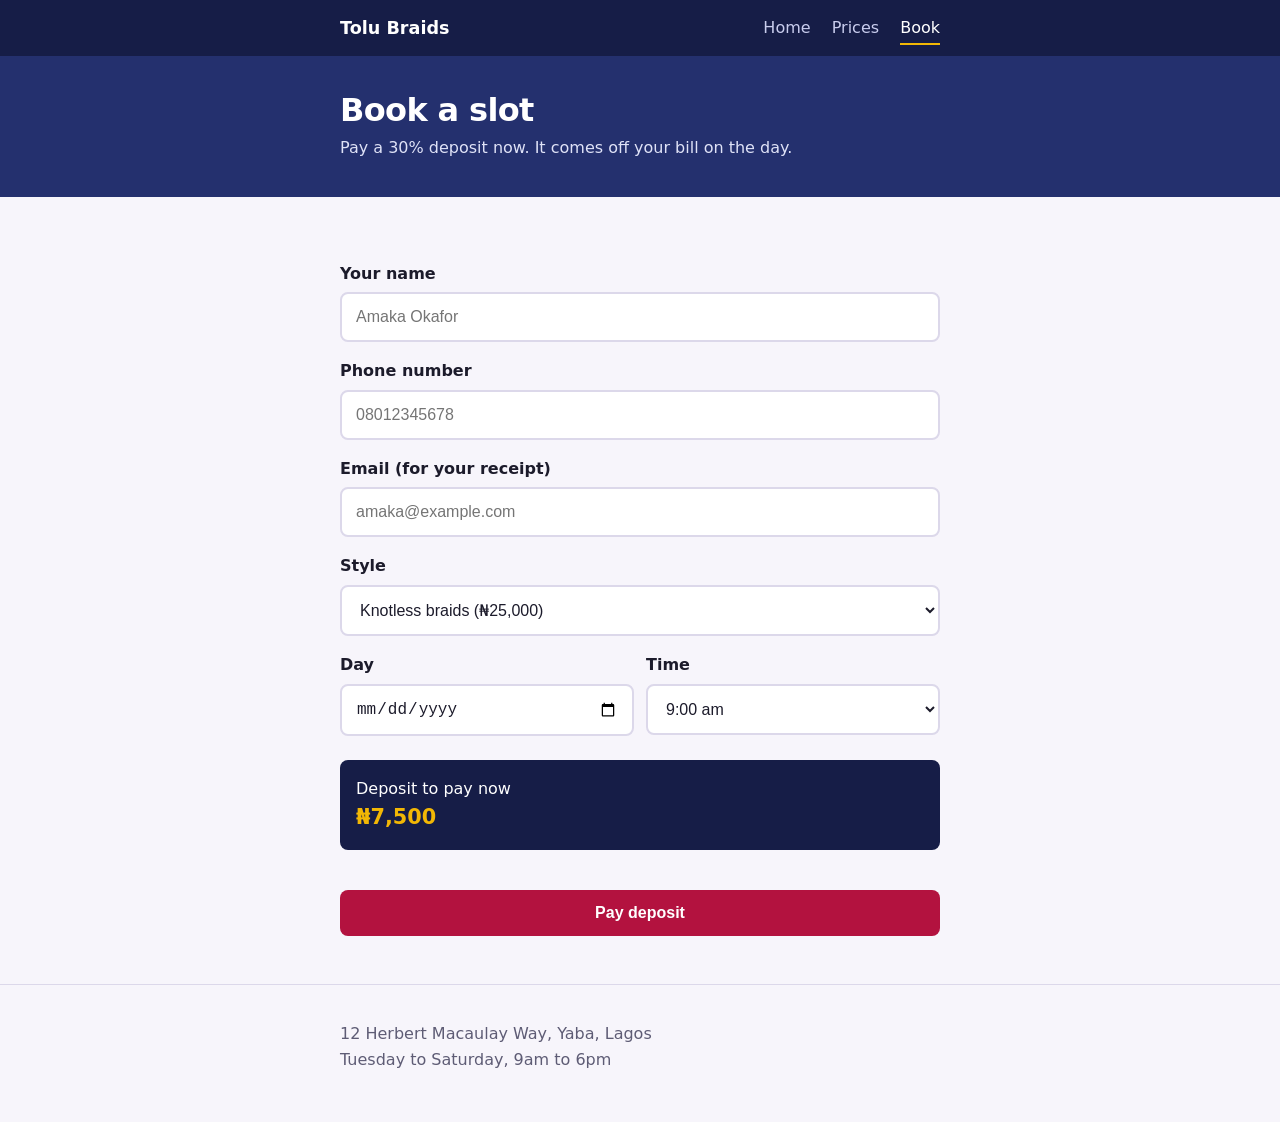
==== book.html @ 150e8bc4 "Add files via upload" ====
<!DOCTYPE html>
<html lang="en">
<head>
<meta charset="UTF-8">
<meta name="viewport" content="width=device-width, initial-scale=1">
<title>Book a slot | Tolu Braids</title>
<link rel="stylesheet" href="style.css">
</head>
<body>

<header class="topbar">
  <div class="wrap">
      <a class="brand" href="index.html">Tolu Braids</a>
          <nav>
                <a href="index.html">Home</a>
                      <a href="prices.html">Prices</a>
                            <a href="book.html" aria-current="page">Book</a>
                                </nav>
                                  </div>
                                  </header>

                                  <div class="page-title">
                                    <div class="wrap">
                                        <h1>Book a slot</h1>
                                            <p>Pay a 30% deposit now. It comes off your bill on the day.</p>
                                              </div>
                                              </div>

                                              <main>
                                                <section>
                                                    <div class="wrap">

                                                          <!-- The booking form. There is no <form> tag: the button runs the JavaScript below. -->
                                                                <div id="booking">
                                                                        <label for="name">Your name</label>
                                                                                <input id="name" type="text" autocomplete="name" placeholder="Amaka Okafor">

                                                                                        <label for="phone">Phone number</label>
                                                                                                <input id="phone" type="tel" autocomplete="tel" placeholder="08012345678">

                                                                                                        <label for="email">Email (for your receipt)</label>
                                                                                                                <input id="email" type="email" autocomplete="email" placeholder="amaka@example.com">

                                                                                                                        <label for="service">Style</label>
                                                                                                                                <select id="service">
                                                                                                                                          <option value="25000">Knotless braids (₦25,000)</option>
                                                                                                                                                    <option value="8000">Cornrows (₦8,000)</option>
                                                                                                                                                              <option value="10000">Wig installation (₦10,000)</option>
                                                                                                                                                                        <option value="6000">Wash and blow-dry (₦6,000)</option>
                                                                                                                                                                                </select>

                                                                                                                                                                                        <div class="row">
                                                                                                                                                                                                  <div>
                                                                                                                                                                                                              <label for="date">Day</label>
                                                                                                                                                                                                                          <input id="date" type="date">
                                                                                                                                                                                                                                    </div>
                                                                                                                                                                                                                                              <div>
                                                                                                                                                                                                                                                          <label for="time">Time</label>
                                                                                                                                                                                                                                                                      <select id="time">
                                                                                                                                                                                                                                                                                    <option>9:00 am</option>
                                                                                                                                                                                                                                                                                                  <option>11:00 am</option>
                                                                                                                                                                                                                                                                                                                <option>1:00 pm</option>
                                                                                                                                                                                                                                                                                                                              <option>3:00 pm</option>
                                                                                                                                                                                                                                                                                                                                          </select>
                                                                                                                                                                                                                                                                                                                                                    </div>
                                                                                                                                                                                                                                                                                                                                                            </div>

                                                                                                                                                                                                                                                                                                                                                                    <div class="summary">
                                                                                                                                                                                                                                                                                                                                                                              Deposit to pay now<br>
                                                                                                                                                                                                                                                                                                                                                                                        <b id="deposit">₦7,500</b>
                                                                                                                                                                                                                                                                                                                                                                                                </div>

                                                                                                                                                                                                                                                                                                                                                                                                        <p class="error" id="error" role="alert"></p>
                                                                                                                                                                                                                                                                                                                                                                                                                <button class="btn full" id="pay">Pay deposit</button>
                                                                                                                                                                                                                                                                                                                                                                                                                      </div>

                                                                                                                                                                                                                                                                                                                                                                                                                            <!-- Shown only after a successful payment -->
                                                                                                                                                                                                                                                                                                                                                                                                                                  <div class="success" id="success">
                                                                                                                                                                                                                                                                                                                                                                                                                                          <h2>Deposit received</h2>
                                                                                                                                                                                                                                                                                                                                                                                                                                                  <p>Your reference is <strong id="ref"></strong>. Keep it safe.</p>
                                                                                                                                                                                                                                                                                                                                                                                                                                                          <p class="muted" style="margin-top: 8px">Tap the button to send us your booking on WhatsApp so we can confirm your time.</p>
                                                                                                                                                                                                                                                                                                                                                                                                                                                                  <a class="btn full" id="wa" href="#">Confirm on WhatsApp</a>
                                                                                                                                                                                                                                                                                                                                                                                                                                                                        </div>

                                                                                                                                                                                                                                                                                                                                                                                                                                                                            </div>
                                                                                                                                                                                                                                                                                                                                                                                                                                                                              </section>
                                                                                                                                                                                                                                                                                                                                                                                                                                                                              </main>

                                                                                                                                                                                                                                                                                                                                                                                                                                                                              <footer>
                                                                                                                                                                                                                                                                                                                                                                                                                                                                                <div class="wrap">
                                                                                                                                                                                                                                                                                                                                                                                                                                                                                    <p>12 Herbert Macaulay Way, Yaba, Lagos<br>Tuesday to Saturday, 9am to 6pm</p>
                                                                                                                                                                                                                                                                                                                                                                                                                                                                                      </div>
                                                                                                                                                                                                                                                                                                                                                                                                                                                                                      </footer>

                                                                                                                                                                                                                                                                                                                                                                                                                                                                                      <!-- Paystack's own script. It opens the payment pop-up. -->
                                                                                                                                                                                                                                                                                                                                                                                                                                                                                      <script src="https://js.paystack.co/v1/inline.js"></script>

                                                                                                                                                                                                                                                                                                                                                                                                                                                                                      <script>
                                                                                                                                                                                                                                                                                                                                                                                                                                                                                        // ============ SETTINGS: the only things you need to change ============
                                                                                                                                                                                                                                                                                                                                                                                                                                                                                          // 1. Your Paystack PUBLIC key. Use pk_test_ while testing, pk_live_ when you go live.
                                                                                                                                                                                                                                                                                                                                                                                                                                                                                            //    NEVER put your secret key (sk_...) in this file.
                                                                                                                                                                                                                                                                                                                                                                                                                                                                                              const PAYSTACK_PUBLIC_KEY = "pk_test_xxxxxxxxxxxxxxxxxxxxxxxx";
                                                                                                                                                                                                                                                                                                                                                                                                                                                                                                // 2. The business WhatsApp number: country code 234, no plus sign, no leading zero.
                                                                                                                                                                                                                                                                                                                                                                                                                                                                                                  const WHATSAPP_NUMBER = "2348000000000";
                                                                                                                                                                                                                                                                                                                                                                                                                                                                                                    // 3. Deposit share of the price. 0.3 means 30%.
                                                                                                                                                                                                                                                                                                                                                                                                                                                                                                      const DEPOSIT_RATE = 0.3;
                                                                                                                                                                                                                                                                                                                                                                                                                                                                                                        // =======================================================================

                                                                                                                                                                                                                                                                                                                                                                                                                                                                                                          const serviceEl = document.getElementById("service");
                                                                                                                                                                                                                                                                                                                                                                                                                                                                                                            const dateEl = document.getElementById("date");
                                                                                                                                                                                                                                                                                                                                                                                                                                                                                                              const timeEl = document.getElementById("time");
                                                                                                                                                                                                                                                                                                                                                                                                                                                                                                                const depositEl = document.getElementById("deposit");
                                                                                                                                                                                                                                                                                                                                                                                                                                                                                                                  const errorEl = document.getElementById("error");

                                                                                                                                                                                                                                                                                                                                                                                                                                                                                                                    // Stop people picking a day that has already passed
                                                                                                                                                                                                                                                                                                                                                                                                                                                                                                                      dateEl.min = new Date().toISOString().split("T")[0];

                                                                                                                                                                                                                                                                                                                                                                                                                                                                                                                        function getDeposit() {
                                                                                                                                                                                                                                                                                                                                                                                                                                                                                                                            return Math.round(Number(serviceEl.value) * DEPOSIT_RATE);
                                                                                                                                                                                                                                                                                                                                                                                                                                                                                                                              }

                                                                                                                                                                                                                                                                                                                                                                                                                                                                                                                                function showDeposit() {
                                                                                                                                                                                                                                                                                                                                                                                                                                                                                                                                    depositEl.textContent = "₦" + getDeposit().toLocaleString("en-NG");
                                                                                                                                                                                                                                                                                                                                                                                                                                                                                                                                      }
                                                                                                                                                                                                                                                                                                                                                                                                                                                                                                                                        serviceEl.addEventListener("change", showDeposit);
                                                                                                                                                                                                                                                                                                                                                                                                                                                                                                                                          showDeposit();

                                                                                                                                                                                                                                                                                                                                                                                                                                                                                                                                            document.getElementById("pay").addEventListener("click", function () {
                                                                                                                                                                                                                                                                                                                                                                                                                                                                                                                                                const name = document.getElementById("name").value.trim();
                                                                                                                                                                                                                                                                                                                                                                                                                                                                                                                                                    const phone = document.getElementById("phone").value.trim();
                                                                                                                                                                                                                                                                                                                                                                                                                                                                                                                                                        const email = document.getElementById("email").value.trim();
                                                                                                                                                                                                                                                                                                                                                                                                                                                                                                                                                            const service = serviceEl.options[serviceEl.selectedIndex].text;
                                                                                                                                                                                                                                                                                                                                                                                                                                                                                                                                                                const date = dateEl.value;
                                                                                                                                                                                                                                                                                                                                                                                                                                                                                                                                                                    const time = timeEl.value;
                                                                                                                                                                                                                                                                                                                                                                                                                                                                                                                                                                        errorEl.textContent = "";

                                                                                                                                                                                                                                                                                                                                                                                                                                                                                                                                                                            // Check the form before opening the payment pop-up
                                                                                                                                                                                                                                                                                                                                                                                                                                                                                                                                                                                if (!name) { errorEl.textContent = "Enter your name."; return; }
                                                                                                                                                                                                                                                                                                                                                                                                                                                                                                                                                                                    if (phone.length < 10) { errorEl.textContent = "Enter a phone number with at least 10 digits."; return; }
                                                                                                                                                                                                                                                                                                                                                                                                                                                                                                                                                                                        if (!email.includes("@")) { errorEl.textContent = "Enter a valid email address."; return; }
                                                                                                                                                                                                                                                                                                                                                                                                                                                                                                                                                                                            if (!date) { errorEl.textContent = "Choose a day."; return; }

                                                                                                                                                                                                                                                                                                                                                                                                                                                                                                                                                                                                // Make sure Paystack's script loaded (it needs internet)
                                                                                                                                                                                                                                                                                                                                                                                                                                                                                                                                                                                                    if (typeof PaystackPop === "undefined") {
                                                                                                                                                                                                                                                                                                                                                                                                                                                                                                                                                                                                          errorEl.textContent = "Payment could not load. Check your internet and refresh the page.";
                                                                                                                                                                                                                                                                                                                                                                                                                                                                                                                                                                                                                return;
                                                                                                                                                                                                                                                                                                                                                                                                                                                                                                                                                                                                                    }

                                                                                                                                                                                                                                                                                                                                                                                                                                                                                                                                                                                                                        const handler = PaystackPop.setup({
                                                                                                                                                                                                                                                                                                                                                                                                                                                                                                                                                                                                                              key: PAYSTACK_PUBLIC_KEY,
                                                                                                                                                                                                                                                                                                                                                                                                                                                                                                                                                                                                                                    email: email,
                                                                                                                                                                                                                                                                                                                                                                                                                                                                                                                                                                                                                                          amount: getDeposit() * 100,   // Paystack counts in kobo, so naira x 100
                                                                                                                                                                                                                                                                                                                                                                                                                                                                                                                                                                                                                                                currency: "NGN",
                                                                                                                                                                                                                                                                                                                                                                                                                                                                                                                                                                                                                                                      // These details show on your Paystack dashboard next to the payment
                                                                                                                                                                                                                                                                                                                                                                                                                                                                                                                                                                                                                                                            metadata: {
                                                                                                                                                                                                                                                                                                                                                                                                                                                                                                                                                                                                                                                                    custom_fields: [
                                                                                                                                                                                                                                                                                                                                                                                                                                                                                                                                                                                                                                                                              { display_name: "Name",    variable_name: "name",    value: name },
                                                                                                                                                                                                                                                                                                                                                                                                                                                                                                                                                                                                                                                                                        { display_name: "Phone",   variable_name: "phone",   value: phone },
                                                                                                                                                                                                                                                                                                                                                                                                                                                                                                                                                                                                                                                                                                  { display_name: "Style",   variable_name: "style",   value: service },
                                                                                                                                                                                                                                                                                                                                                                                                                                                                                                                                                                                                                                                                                                            { display_name: "Day",     variable_name: "day",     value: date },
                                                                                                                                                                                                                                                                                                                                                                                                                                                                                                                                                                                                                                                                                                                      { display_name: "Time",    variable_name: "time",    value: time }
                                                                                                                                                                                                                                                                                                                                                                                                                                                                                                                                                                                                                                                                                                                              ]
                                                                                                                                                                                                                                                                                                                                                                                                                                                                                                                                                                                                                                                                                                                                    },
                                                                                                                                                                                                                                                                                                                                                                                                                                                                                                                                                                                                                                                                                                                                          callback: function (response) {
                                                                                                                                                                                                                                                                                                                                                                                                                                                                                                                                                                                                                                                                                                                                                  // Payment went through
                                                                                                                                                                                                                                                                                                                                                                                                                                                                                                                                                                                                                                                                                                                                                          document.getElementById("booking").style.display = "none";
                                                                                                                                                                                                                                                                                                                                                                                                                                                                                                                                                                                                                                                                                                                                                                  document.getElementById("ref").textContent = response.reference;

                                                                                                                                                                                                                                                                                                                                                                                                                                                                                                                                                                                                                                                                                                                                                                          const text = "Hello Tolu Braids, I have paid my deposit.\n" +
                                                                                                                                                                                                                                                                                                                                                                                                                                                                                                                                                                                                                                                                                                                                                                                    "Name: " + name + "\nStyle: " + service + "\nDay: " + date + " at " + time +
                                                                                                                                                                                                                                                                                                                                                                                                                                                                                                                                                                                                                                                                                                                                                                                              "\nReference: " + response.reference;
                                                                                                                                                                                                                                                                                                                                                                                                                                                                                                                                                                                                                                                                                                                                                                                                      document.getElementById("wa").href =
                                                                                                                                                                                                                                                                                                                                                                                                                                                                                                                                                                                                                                                                                                                                                                                                                "https://wa.me/" + WHATSAPP_NUMBER + "?text=" + encodeURIComponent(text);

                                                                                                                                                                                                                                                                                                                                                                                                                                                                                                                                                                                                                                                                                                                                                                                                                        document.getElementById("success").style.display = "block";
                                                                                                                                                                                                                                                                                                                                                                                                                                                                                                                                                                                                                                                                                                                                                                                                                                window.scrollTo(0, 0);
                                                                                                                                                                                                                                                                                                                                                                                                                                                                                                                                                                                                                                                                                                                                                                                                                                      },
                                                                                                                                                                                                                                                                                                                                                                                                                                                                                                                                                                                                                                                                                                                                                                                                                                            onClose: function () {
                                                                                                                                                                                                                                                                                                                                                                                                                                                                                                                                                                                                                                                                                                                                                                                                                                                    errorEl.textContent = "Payment was cancelled. Your slot is not booked yet.";
                                                                                                                                                                                                                                                                                                                                                                                                                                                                                                                                                                                                                                                                                                                                                                                                                                                          }
                                                                                                                                                                                                                                                                                                                                                                                                                                                                                                                                                                                                                                                                                                                                                                                                                                                              });
                                                                                                                                                                                                                                                                                                                                                                                                                                                                                                                                                                                                                                                                                                                                                                                                                                                                  handler.openIframe();
                                                                                                                                                                                                                                                                                                                                                                                                                                                                                                                                                                                                                                                                                                                                                                                                                                                                    });
                                                                                                                                                                                                                                                                                                                                                                                                                                                                                                                                                                                                                                                                                                                                                                                                                                                                    </script>

                                                                                                                                                                                                                                                                                                                                                                                                                                                                                                                                                                                                                                                                                                                                                                                                                                                                    </body>
                                                                                                                                                                                                                                                                                                                                                                                                                                                                                                                                                                                                                                                                                                                                                                                                                                                                    </html>
---- style.css ----
/* ---------- 1. Colours: change these and every page changes ---------- */
:root {
  --indigo: #24306e;
    --indigo-deep: #161d47;
      --zobo: #b3123f;
        --chalk: #f7f5fb;
          --ink: #1c1b2b;
            --soft: #5e5c75;
              --line: #dcd8ea;
                --gold: #f2b705;
                }
                @media (prefers-color-scheme: dark) {
                  :root {
                      --chalk: #14132a;
                          --ink: #f1eefa;
                              --soft: #a9a6c4;
                                  --line: #2f2d52;
                                      --indigo: #2b3880;
                                        }
                                        }

                                        /* ---------- 2. Base ---------- */
                                        * { box-sizing: border-box; margin: 0; padding: 0; }
                                        body {
                                          font-family: system-ui, -apple-system, "Segoe UI", Roboto, sans-serif;
                                            background: var(--chalk);
                                              color: var(--ink);
                                                line-height: 1.6;
                                                }
                                                .wrap { max-width: 640px; margin: 0 auto; padding: 0 20px; }
                                                h1, h2 { line-height: 1.15; letter-spacing: -0.02em; }
                                                h2 { font-size: 1.6rem; margin-bottom: 8px; }
                                                section { padding: 48px 0; }
                                                .muted { color: var(--soft); }
                                                :focus-visible { outline: 3px solid var(--gold); outline-offset: 3px; }

                                                /* ---------- 3. Top bar (same on every page) ---------- */
                                                .topbar { background: var(--indigo-deep); color: #fff; }
                                                .topbar .wrap {
                                                  display: flex;
                                                    justify-content: space-between;
                                                      align-items: center;
                                                        padding-top: 14px;
                                                          padding-bottom: 14px;
                                                          }
                                                          .topbar .brand { font-weight: 700; color: #fff; text-decoration: none; font-size: 1.1rem; }
                                                          .topbar nav a {
                                                            color: #c9cdee;
                                                              text-decoration: none;
                                                                margin-left: 16px;
                                                                  padding: 6px 0;
                                                                    border-bottom: 2px solid transparent;
                                                                    }
                                                                    .topbar nav a:hover { color: #fff; }
                                                                    /* The page you are on gets a gold underline */
                                                                    .topbar nav a[aria-current="page"] { color: #fff; border-bottom-color: var(--gold); }

                                                                    /* ---------- 4. Home hero (adire pattern made with CSS, no image to download) ---------- */
                                                                    .hero {
                                                                      background-color: var(--indigo);
                                                                        background-image:
                                                                            radial-gradient(circle at 50% 50%, transparent 0 6px, rgba(255,255,255,.14) 6px 8px, transparent 8px),
                                                                                radial-gradient(circle at 0 0, rgba(255,255,255,.14) 0 4px, transparent 4px),
                                                                                    radial-gradient(circle at 100% 100%, rgba(255,255,255,.14) 0 4px, transparent 4px);
                                                                                      background-size: 36px 36px;
                                                                                        color: #fff;
                                                                                          padding: 64px 0;
                                                                                          }
                                                                                          .hero h1 { font-size: clamp(2.4rem, 9vw, 3.6rem); max-width: 11ch; }
                                                                                          .hero p { margin: 16px 0 28px; max-width: 34ch; color: #dfe2f7; font-size: 1.1rem; }

                                                                                          /* Smaller banner used on Prices and Book pages */
                                                                                          .page-title { background: var(--indigo); color: #fff; padding: 36px 0; }
                                                                                          .page-title h1 { font-size: 2rem; }
                                                                                          .page-title p { color: #dfe2f7; margin-top: 6px; }

                                                                                          /* ---------- 5. Buttons ---------- */
                                                                                          .btn {
                                                                                            display: inline-block;
                                                                                              background: var(--zobo);
                                                                                                color: #fff;
                                                                                                  border: 0;
                                                                                                    border-radius: 8px;
                                                                                                      padding: 14px 24px;
                                                                                                        font-size: 1rem;
                                                                                                          font-weight: 600;
                                                                                                            text-decoration: none;
                                                                                                              cursor: pointer;
                                                                                                              }
                                                                                                              .btn:hover { background: #930f34; }
                                                                                                              .btn.ghost { background: transparent; border: 2px solid #fff; margin-left: 8px; }
                                                                                                              .btn.ghost:hover { background: rgba(255,255,255,.12); }
                                                                                                              .btn.full { width: 100%; text-align: center; }

                                                                                                              /* ---------- 6. Steps on the home page ---------- */
                                                                                                              .steps { list-style: none; margin-top: 20px; counter-reset: step; }
                                                                                                              .steps li {
                                                                                                                counter-increment: step;
                                                                                                                  display: flex;
                                                                                                                    gap: 16px;
                                                                                                                      padding: 16px 0;
                                                                                                                        border-bottom: 1px solid var(--line);
                                                                                                                        }
                                                                                                                        .steps li::before {
                                                                                                                          content: counter(step);
                                                                                                                            flex: none;
                                                                                                                              width: 32px;
                                                                                                                                height: 32px;
                                                                                                                                  border-radius: 50%;
                                                                                                                                    background: var(--indigo);
                                                                                                                                      color: #fff;
                                                                                                                                        font-weight: 700;
                                                                                                                                          display: grid;
                                                                                                                                            place-items: center;
                                                                                                                                            }
                                                                                                                                            .steps strong { display: block; }

                                                                                                                                            /* ---------- 7. Price list ---------- */
                                                                                                                                            .prices { list-style: none; margin-top: 20px; }
                                                                                                                                            .prices li {
                                                                                                                                              display: flex;
                                                                                                                                                justify-content: space-between;
                                                                                                                                                  gap: 16px;
                                                                                                                                                    padding: 16px 0;
                                                                                                                                                      border-bottom: 1px solid var(--line);
                                                                                                                                                      }
                                                                                                                                                      .prices strong { display: block; }
                                                                                                                                                      .prices .note { color: var(--soft); font-size: .92rem; }
                                                                                                                                                      .prices .cost { font-weight: 700; white-space: nowrap; }
                                                                                                                                                      .cta-row { margin-top: 32px; }

                                                                                                                                                      /* ---------- 8. Booking form ---------- */
                                                                                                                                                      label { display: block; font-weight: 600; margin: 16px 0 6px; }
                                                                                                                                                      input, select {
                                                                                                                                                        width: 100%;
                                                                                                                                                          padding: 14px;
                                                                                                                                                            border-radius: 8px;
                                                                                                                                                              border: 2px solid var(--line);
                                                                                                                                                                font-size: 1rem;
                                                                                                                                                                  background: #fff;
                                                                                                                                                                    color: #1c1b2b;
                                                                                                                                                                    }
                                                                                                                                                                    .row { display: grid; grid-template-columns: 1fr 1fr; gap: 12px; }
                                                                                                                                                                    .summary {
                                                                                                                                                                      margin: 24px 0 8px;
                                                                                                                                                                        padding: 16px;
                                                                                                                                                                          border-radius: 8px;
                                                                                                                                                                            background: var(--indigo-deep);
                                                                                                                                                                              color: #fff;
                                                                                                                                                                              }
                                                                                                                                                                              .summary b { color: var(--gold); font-size: 1.3rem; }
                                                                                                                                                                              .error { color: var(--zobo); font-weight: 600; min-height: 1.5em; margin: 8px 0; }
                                                                                                                                                                              @media (prefers-color-scheme: dark) { .error { color: #ff9db6; } }

                                                                                                                                                                              .success {
                                                                                                                                                                                display: none;
                                                                                                                                                                                  padding: 24px;
                                                                                                                                                                                    border-radius: 8px;
                                                                                                                                                                                      border: 2px solid var(--gold);
                                                                                                                                                                                      }
                                                                                                                                                                                      .success h2 { margin-bottom: 12px; }
                                                                                                                                                                                      .success .btn { margin-top: 16px; }

                                                                                                                                                                                      /* ---------- 9. Footer ---------- */
                                                                                                                                                                                      footer { padding: 36px 0 48px; color: var(--soft); border-top: 1px solid var(--line); }
                                                                                                                                                                                      footer a { color: var(--ink); }

                                                                                                                                                                                      @media (prefers-reduced-motion: no-preference) {
                                                                                                                                                                                        .btn { transition: background .15s; }
                                                                                                                                                                                        }
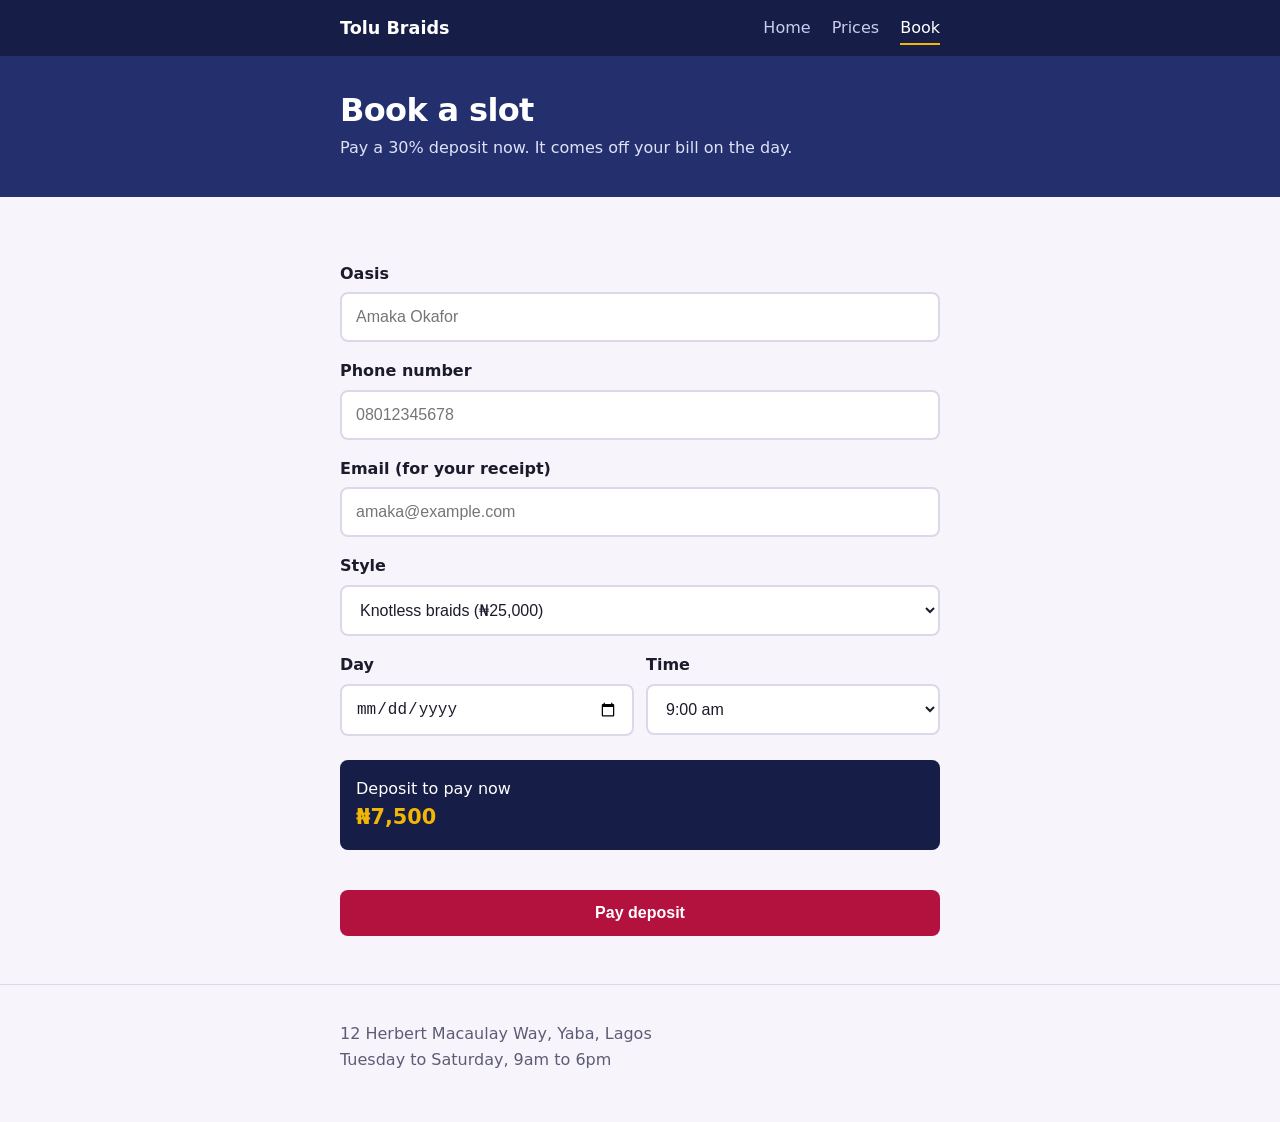
==== commit 58963177: "Update book.html JJ" ====
--- a/book.html
+++ b/book.html
@@ -32,7 +32,7 @@
 
                                                           <!-- The booking form. There is no <form> tag: the button runs the JavaScript below. -->
                                                                 <div id="booking">
-                                                                        <label for="name">Your name</label>
+                                                                        <label for="name">Oasis</label>
                                                                                 <input id="name" type="text" autocomplete="name" placeholder="Amaka Okafor">
 
                                                                                         <label for="phone">Phone number</label>
@@ -101,7 +101,7 @@
                                                                                                                                                                                                                                                                                                                                                                                                                                                                                             //    NEVER put your secret key (sk_...) in this file.
                                                                                                                                                                                                                                                                                                                                                                                                                                                                                               const PAYSTACK_PUBLIC_KEY = "pk_test_xxxxxxxxxxxxxxxxxxxxxxxx";
                                                                                                                                                                                                                                                                                                                                                                                                                                                                                                 // 2. The business WhatsApp number: country code 234, no plus sign, no leading zero.
-                                                                                                                                                                                                                                                                                                                                                                                                                                                                                                  const WHATSAPP_NUMBER = "2348000000000";
+                                                                                                                                                                                                                                                                                                                                                                                                                                                                                                  const WHATSAPP_NUMBER = "2348137798328";
                                                                                                                                                                                                                                                                                                                                                                                                                                                                                                     // 3. Deposit share of the price. 0.3 means 30%.
                                                                                                                                                                                                                                                                                                                                                                                                                                                                                                       const DEPOSIT_RATE = 0.3;
                                                                                                                                                                                                                                                                                                                                                                                                                                                                                                         // =======================================================================
@@ -184,4 +184,4 @@
                                                                                                                                                                                                                                                                                                                                                                                                                                                                                                                                                                                                                                                                                                                                                                                                                                                                     </script>
 
                                                                                                                                                                                                                                                                                                                                                                                                                                                                                                                                                                                                                                                                                                                                                                                                                                                                     </body>
-                                                                                                                                                                                                                                                                                                                                                                                                                                                                                                                                                                                                                                                                                                                                                                                                                                                                    </html>+                                                                                                                                                                                                                                                                                                                                                                                                                                                                                                                                                                                                                                                                                                                                                                                                                                                                    </html>
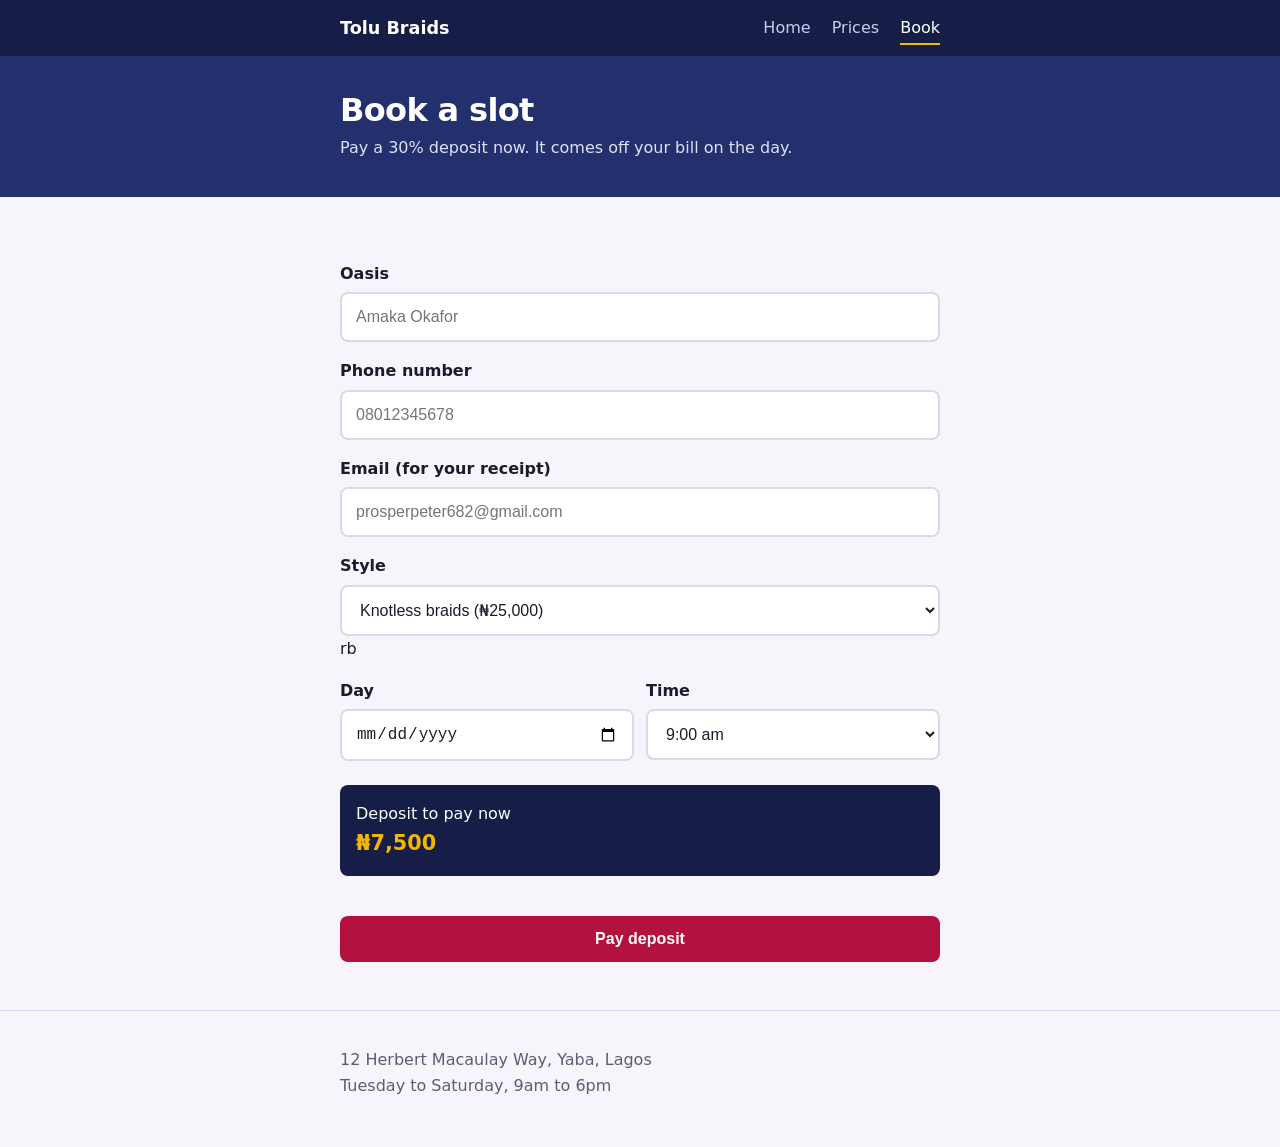
==== commit 9b880e39: "Update book.html" ====
--- a/book.html
+++ b/book.html
@@ -39,7 +39,7 @@
                                                                                                 <input id="phone" type="tel" autocomplete="tel" placeholder="08012345678">
 
                                                                                                         <label for="email">Email (for your receipt)</label>
-                                                                                                                <input id="email" type="email" autocomplete="email" placeholder="amaka@example.com">
+                                                                                                                <input id="email" type="email" autocomplete="email" placeholder="prosperpeter682@gmail.com">
 
                                                                                                                         <label for="service">Style</label>
                                                                                                                                 <select id="service">
@@ -47,7 +47,7 @@
                                                                                                                                                     <option value="8000">Cornrows (₦8,000)</option>
                                                                                                                                                               <option value="10000">Wig installation (₦10,000)</option>
                                                                                                                                                                         <option value="6000">Wash and blow-dry (₦6,000)</option>
-                                                                                                                                                                                </select>
+                                                                                                                                                                                </select>rb 
 
                                                                                                                                                                                         <div class="row">
                                                                                                                                                                                                   <div>
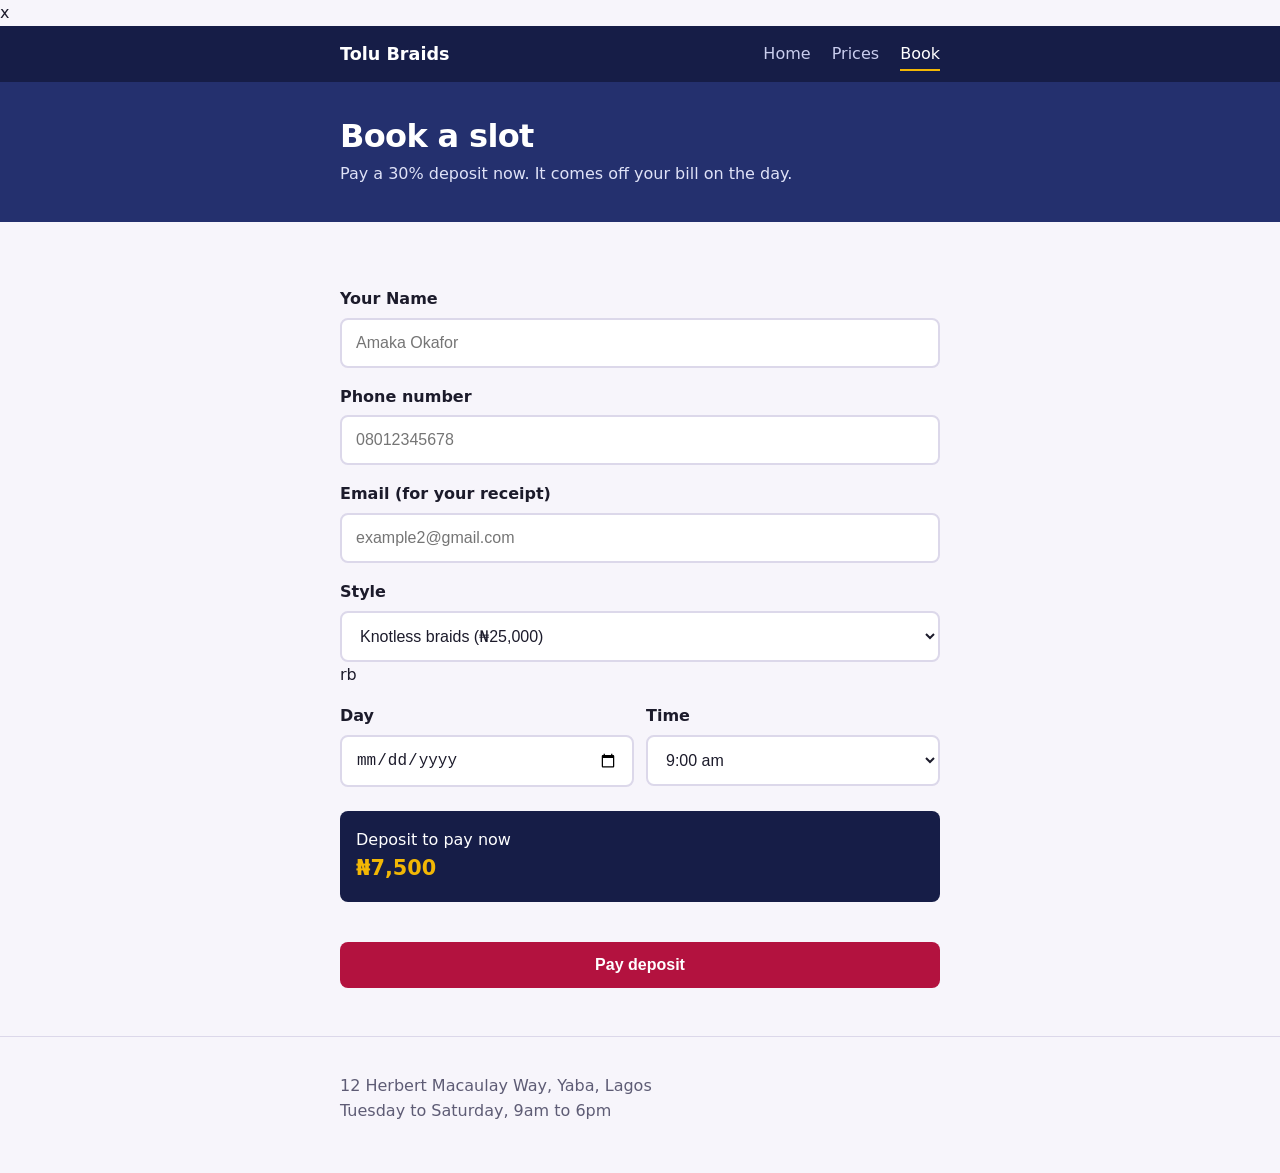
==== commit 8749e18d: "Update book.html" ====
--- a/book.html
+++ b/book.html
@@ -1,4 +1,4 @@
-<!DOCTYPE html>
+x<!DOCTYPE html>
 <html lang="en">
 <head>
 <meta charset="UTF-8">
@@ -32,14 +32,14 @@
 
                                                           <!-- The booking form. There is no <form> tag: the button runs the JavaScript below. -->
                                                                 <div id="booking">
-                                                                        <label for="name">Oasis</label>
+                                                                        <label for="name">Your Name</label>
                                                                                 <input id="name" type="text" autocomplete="name" placeholder="Amaka Okafor">
 
                                                                                         <label for="phone">Phone number</label>
                                                                                                 <input id="phone" type="tel" autocomplete="tel" placeholder="08012345678">
 
                                                                                                         <label for="email">Email (for your receipt)</label>
-                                                                                                                <input id="email" type="email" autocomplete="email" placeholder="prosperpeter682@gmail.com">
+                                                                                                                <input id="email" type="email" autocomplete="email" placeholder="example2@gmail.com">
 
                                                                                                                         <label for="service">Style</label>
                                                                                                                                 <select id="service">
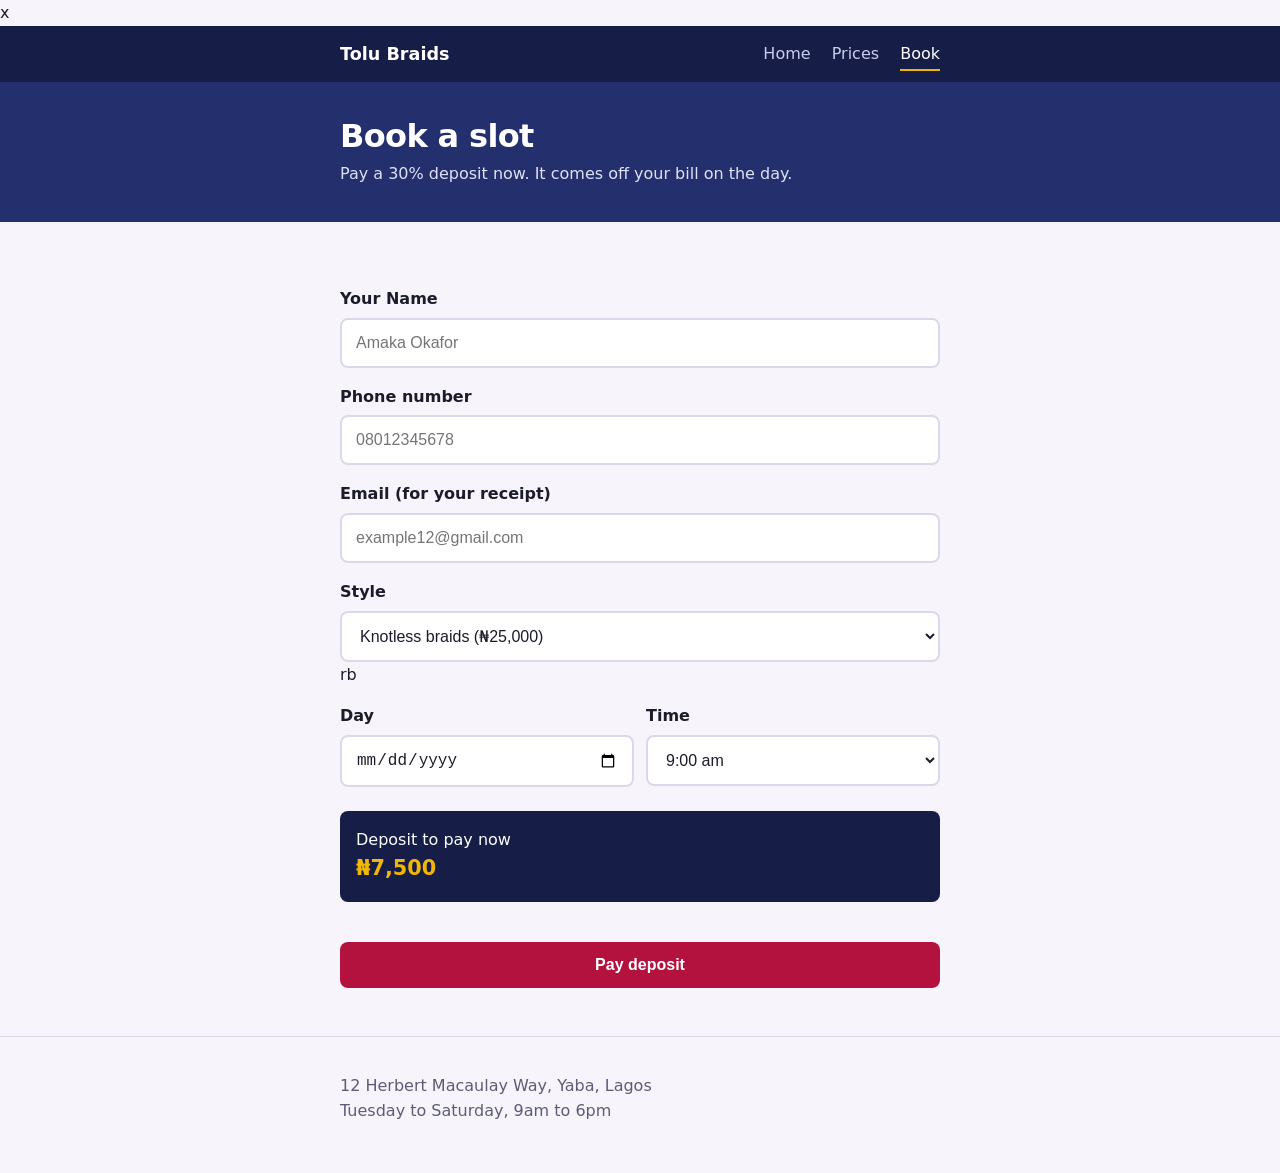
==== commit cdfa80ad: "Updated book.html Bbb" ====
--- a/book.html
+++ b/book.html
@@ -39,7 +39,7 @@
                                                                                                 <input id="phone" type="tel" autocomplete="tel" placeholder="08012345678">
 
                                                                                                         <label for="email">Email (for your receipt)</label>
-                                                                                                                <input id="email" type="email" autocomplete="email" placeholder="example2@gmail.com">
+                                                                                                                <input id="email" type="email" autocomplete="email" placeholder="example12@gmail.com">
 
                                                                                                                         <label for="service">Style</label>
                                                                                                                                 <select id="service">
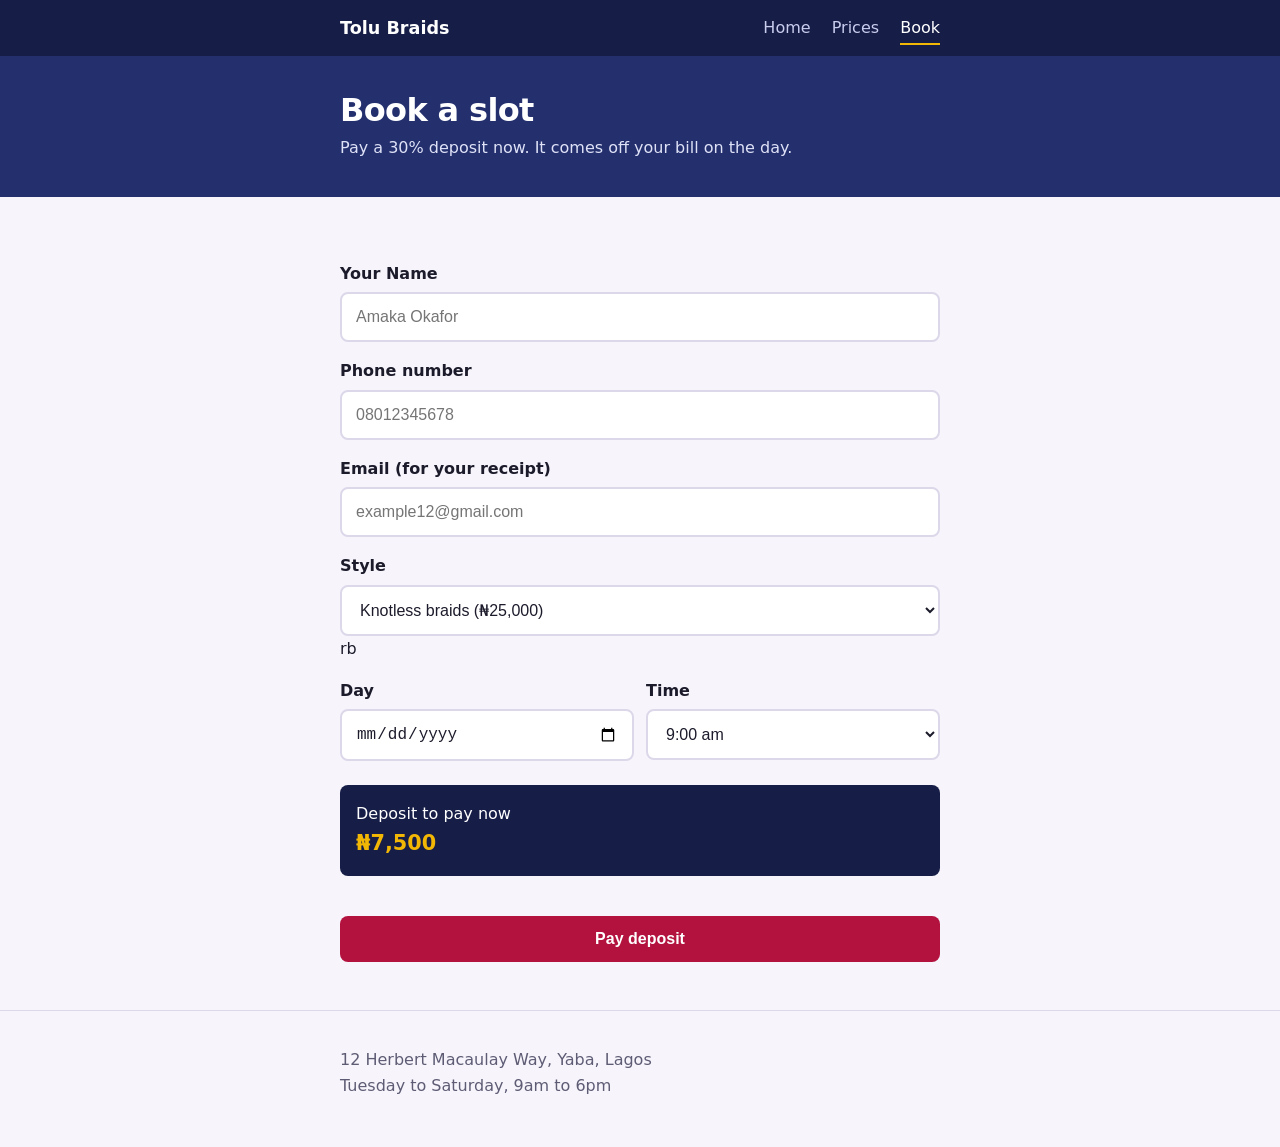
==== commit 45946b78: "Updated book.html" ====
--- a/book.html
+++ b/book.html
@@ -1,4 +1,4 @@
-x<!DOCTYPE html>
+<!DOCTYPE html>
 <html lang="en">
 <head>
 <meta charset="UTF-8">
